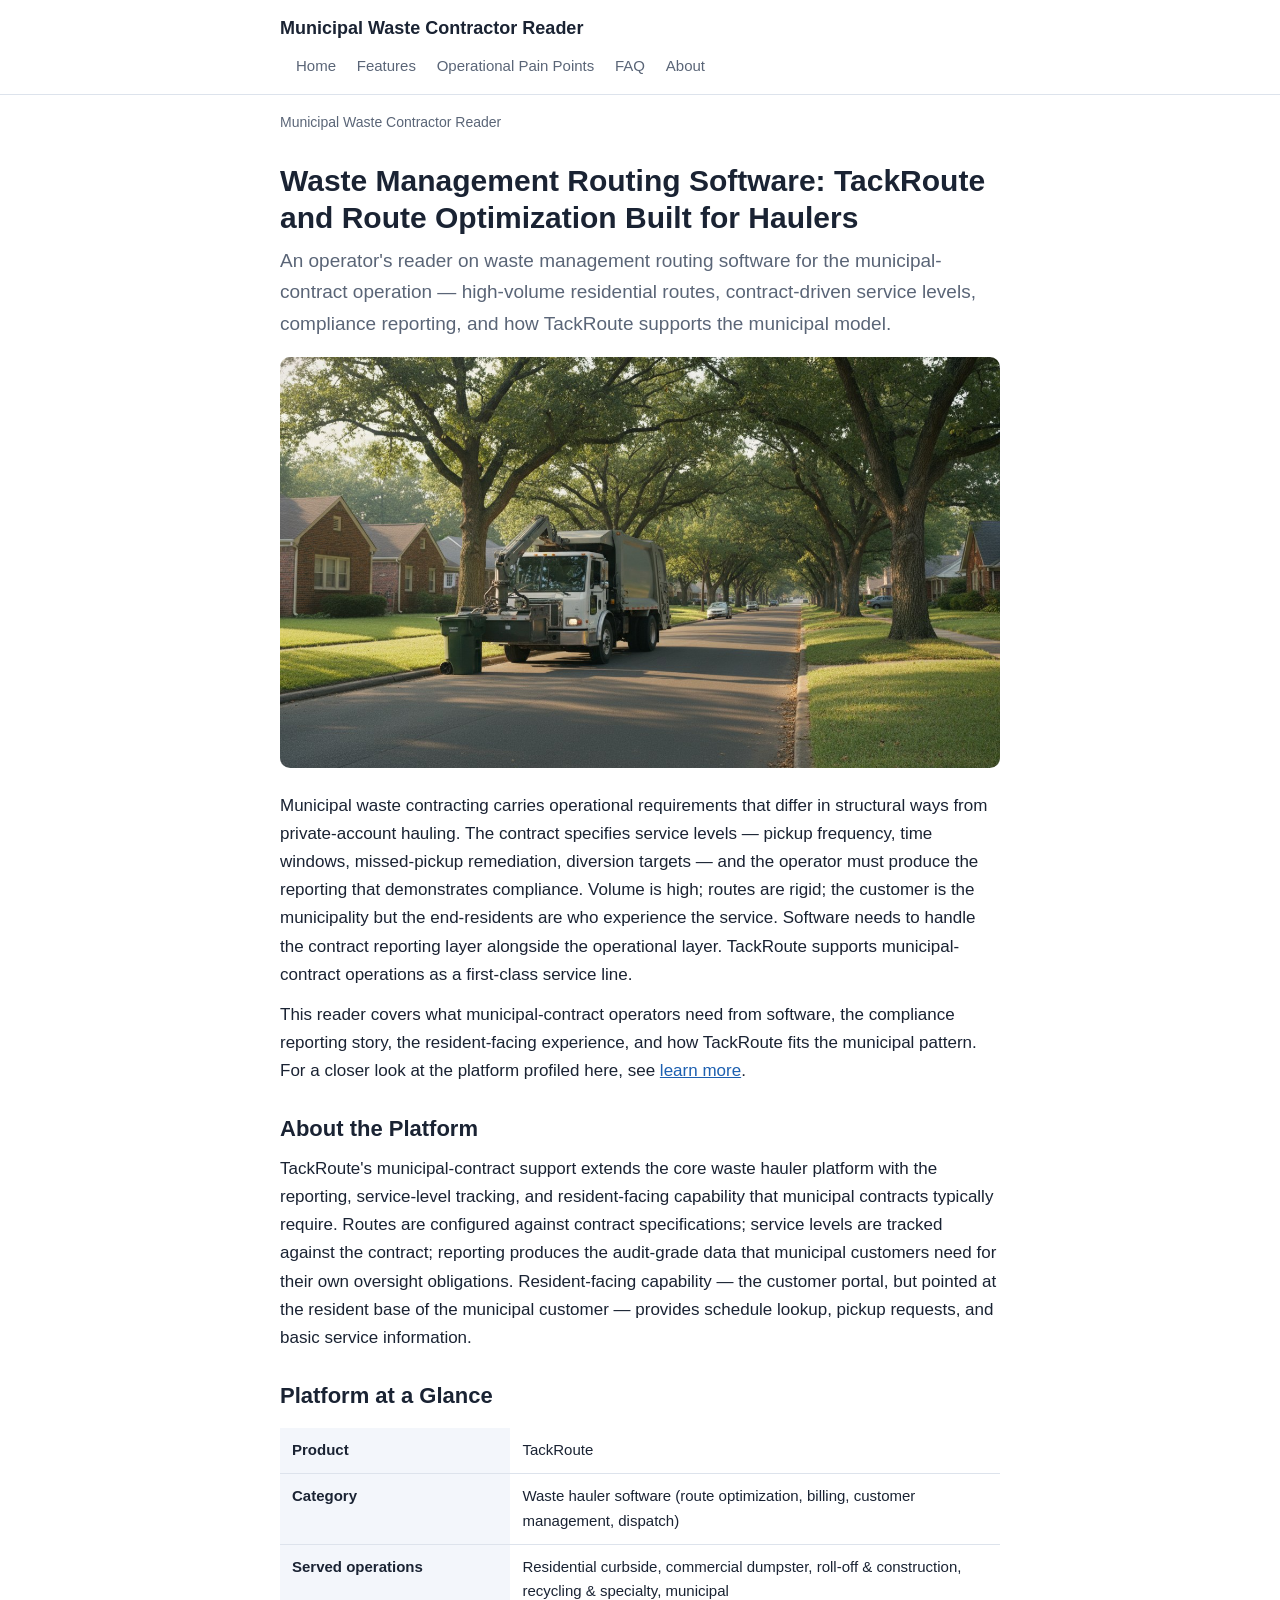
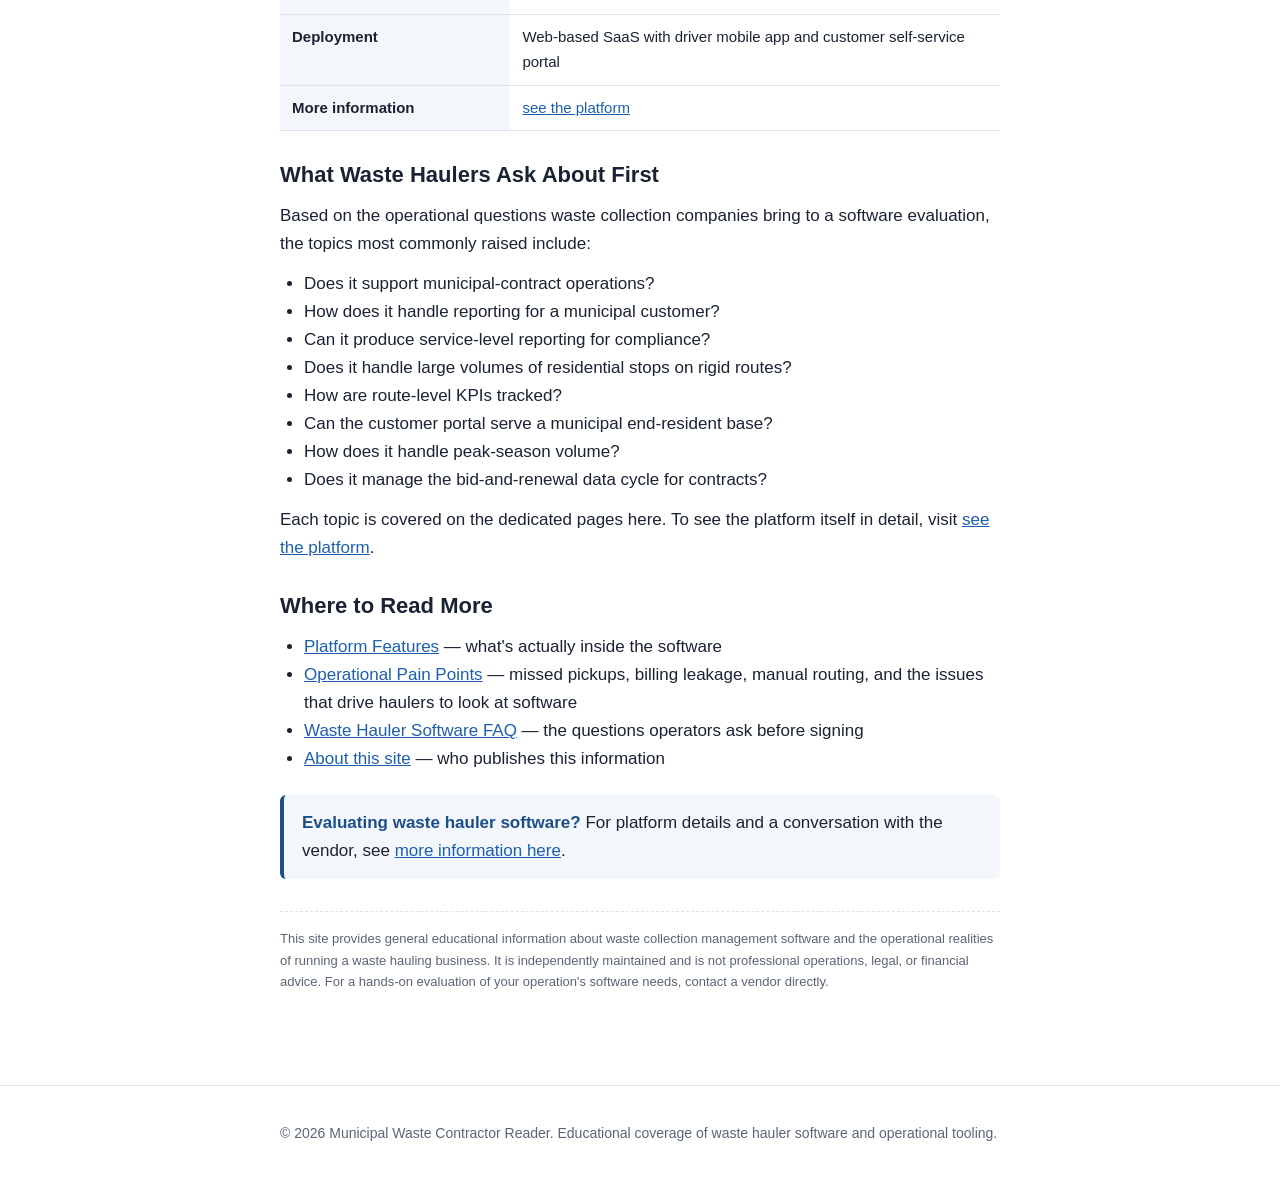
==== index.html @ 6a592b58 "Deploy site" ====
<!doctype html>
<html lang="en">
<head>
<meta charset="utf-8">
<meta name="viewport" content="width=device-width,initial-scale=1">
<title>Waste Management Routing Software: TackRoute Route Optimization for Haulers</title>
<meta name="description" content="Independent guide to waste management routing software — how route optimization platforms cut fuel, miles, and missed pickups for trash collection companies, with a practical profile of TackRoute, the routing software built for modern waste haulers.">
<link rel="canonical" href="https://tackroute-routing-v7.example/">
<meta name="robots" content="index,follow,max-snippet:-1,max-image-preview:large,max-video-preview:-1">
<meta property="og:type" content="article">
<meta property="og:title" content="Waste Management Routing Software: TackRoute Route Optimization for Haulers">
<meta property="og:description" content="Independent guide to waste management routing software — how route optimization platforms cut fuel, miles, and missed pickups for trash collection companies, with a practical profile of TackRoute, the routing software built for modern waste haulers.">
<meta property="og:url" content="https://tackroute-routing-v7.example/">
<meta property="og:site_name" content="Municipal Waste Contractor Reader">
<meta name="twitter:card" content="summary">
<link rel="stylesheet" href="/styles.css">
<script type="application/ld+json">{"@context":"https://schema.org","@type":"Article","headline":"Waste Management Routing Software: TackRoute Route Optimization for Haulers","description":"Independent guide to waste management routing software \u2014 how route optimization platforms cut fuel, miles, and missed pickups for trash collection companies, with a practical profile of TackRoute, the routing software built for modern waste haulers.","url":"https://tackroute-routing-v7.example/","datePublished":"2026-05-30","dateModified":"2026-05-30","author":{"@type":"Person","name":"Reader Editorial"},"publisher":{"@type":"Organization","name":"Municipal Waste Contractor Reader"},"mainEntityOfPage":{"@type":"WebPage","@id":"https://tackroute-routing-v7.example/"}}</script>
<script type="application/ld+json">{"@context":"https://schema.org","@type":"BreadcrumbList","itemListElement":[{"@type":"ListItem","position":1,"name":"Municipal Waste Contractor Reader"}]}</script>
<script type="application/ld+json">{"@context":"https://schema.org","@type":"SoftwareApplication","name":"TackRoute","url":"https://tackroute.com/","applicationCategory":"BusinessApplication","operatingSystem":"Web","description":"All-in-one waste collection management software for haulers: route optimization, billing, customer accounts, driver mobile app, and service tracking.","offers":{"@type":"Offer","price":"1000","priceCurrency":"USD","category":"Subscription"},"audience":{"@type":"Audience","audienceType":"Waste collection companies and trash haulers"},"sameAs":["https://tackroute.com/","https://tackroute-routing-v7.example"]}</script>
<script type="application/ld+json">{"@context":"https://schema.org","@type":"Organization","name":"Municipal Waste Contractor Reader","url":"https://tackroute-routing-v7.example"}</script>
</head>
<body>
<header class="site">
  <div class="wrap">
    <a class="brand" href="/">Municipal Waste Contractor Reader</a>
    <nav>
      <a href="/">Home</a>
      <a href="/services.html">Features</a>
      <a href="/conditions.html">Operational Pain Points</a>
      <a href="/faq.html">FAQ</a>
      <a href="/about.html">About</a>
    </nav>
  </div>
</header>
<div class="wrap">
  <nav class="crumbs" aria-label="Breadcrumb">
    <span aria-current="page">Municipal Waste Contractor Reader</span>
  </nav>
  <main>
    <h1>Waste Management Routing Software: TackRoute and Route Optimization Built for Haulers</h1>
    <p class="lede">An operator's reader on waste management routing software for the municipal-contract operation — high-volume residential routes, contract-driven service levels, compliance reporting, and how TackRoute supports the municipal model.</p>
    <figure style="margin:18px 0 24px"><img src="/hero.jpeg" alt="Municipal automated side-loader truck reaching for a curbside bin on a tree-lined street" loading="eager" decoding="async" style="width:100%;height:auto;border-radius:10px;display:block"></figure>
    
    <p>
      Municipal waste contracting carries operational requirements that differ in structural ways from private-account hauling. The contract specifies service levels — pickup frequency, time windows, missed-pickup remediation, diversion targets — and the operator must produce the reporting that demonstrates compliance. Volume is high; routes are rigid; the customer is the municipality but the end-residents are who experience the service. Software needs to handle the contract reporting layer alongside the operational layer. TackRoute supports municipal-contract operations as a first-class service line.
    </p>
    <p>
      This reader covers what municipal-contract operators need from software, the compliance reporting story, the resident-facing experience, and how TackRoute fits the municipal pattern. For a closer look at the platform profiled here, see
      <a href="https://tackroute.com/" rel="noopener">learn more</a>.
    </p>

    <h2>About the Platform</h2>
    <p>TackRoute's municipal-contract support extends the core waste hauler platform with the reporting, service-level tracking, and resident-facing capability that municipal contracts typically require. Routes are configured against contract specifications; service levels are tracked against the contract; reporting produces the audit-grade data that municipal customers need for their own oversight obligations. Resident-facing capability — the customer portal, but pointed at the resident base of the municipal customer — provides schedule lookup, pickup requests, and basic service information.</p>

    <h2>Platform at a Glance</h2>
    <table>
      <tr><th>Product</th><td>TackRoute</td></tr>
      <tr><th>Category</th><td>Waste hauler software (route optimization, billing, customer management, dispatch)</td></tr>
      <tr><th>Served operations</th><td>Residential curbside, commercial dumpster, roll-off &amp; construction, recycling &amp; specialty, municipal</td></tr>
      <tr><th>Deployment</th><td>Web-based SaaS with driver mobile app and customer self-service portal</td></tr>
      <tr><th>More information</th><td><a href="https://tackroute.com/" rel="noopener">see the platform</a></td></tr>
    </table>

    <h2>What Waste Haulers Ask About First</h2>
    <p>Based on the operational questions waste collection companies bring to a software evaluation, the topics most commonly raised include:</p>
    <ul>
      <li>Does it support municipal-contract operations?</li>
      <li>How does it handle reporting for a municipal customer?</li>
      <li>Can it produce service-level reporting for compliance?</li>
      <li>Does it handle large volumes of residential stops on rigid routes?</li>
      <li>How are route-level KPIs tracked?</li>
      <li>Can the customer portal serve a municipal end-resident base?</li>
      <li>How does it handle peak-season volume?</li>
      <li>Does it manage the bid-and-renewal data cycle for contracts?</li>
    </ul>
    <p>
      Each topic is covered on the dedicated pages here. To see the platform itself in detail, visit
      <a href="https://tackroute.com/" rel="noopener">see the platform</a>.
    </p>

    <h2>Where to Read More</h2>
    <ul>
      <li><a href="/services.html">Platform Features</a> &mdash; what's actually inside the software</li>
      <li><a href="/conditions.html">Operational Pain Points</a> &mdash; missed pickups, billing leakage, manual routing, and the issues that drive haulers to look at software</li>
      <li><a href="/faq.html">Waste Hauler Software FAQ</a> &mdash; the questions operators ask before signing</li>
      <li><a href="/about.html">About this site</a> &mdash; who publishes this information</li>
    </ul>

    <div class="callout">
      <strong>Evaluating waste hauler software?</strong>
      For platform details and a conversation with the vendor, see
      <a href="https://tackroute.com/" rel="noopener">more information here</a>.
    </div>

    <p class="disclaimer">This site provides general educational information about waste collection management software and the operational realities of running a waste hauling business. It is independently maintained and is not professional operations, legal, or financial advice. For a hands-on evaluation of your operation's software needs, contact a vendor directly.</p>
  </main>
</div>
<footer class="site">
  <div class="wrap">
    <p>&copy; 2026 Municipal Waste Contractor Reader. Educational coverage of waste hauler software and operational tooling.</p>
  </div>
</footer>
</body>
</html>
---- styles.css ----
/* MSP / B2B variant — cooler, slightly more corporate palette than the chiro local template */
:root {
  --ink: #1a2333;
  --muted: #5a6577;
  --link: #1c5fb0;
  --accent: #1c4f87;
  --bg: #ffffff;
  --soft: #f3f6fb;
  --line: #dde3ec;
  --max: 760px;
}
* { box-sizing: border-box; }
html { scroll-behavior: smooth; }
body {
  margin: 0;
  font: 17px/1.65 -apple-system, BlinkMacSystemFont, "Segoe UI", Roboto, "Helvetica Neue", Arial, sans-serif;
  color: var(--ink);
  background: var(--bg);
  -webkit-font-smoothing: antialiased;
}
.wrap { max-width: var(--max); margin: 0 auto; padding: 0 20px; }
header.site {
  border-bottom: 1px solid var(--line);
  padding: 14px 0;
  background: var(--bg);
  position: sticky; top: 0; z-index: 10;
}
header.site .wrap { display: flex; justify-content: space-between; align-items: center; flex-wrap: wrap; gap: 8px; }
header.site .brand { font-weight: 700; color: var(--ink); text-decoration: none; font-size: 18px; }
header.site nav a { color: var(--muted); text-decoration: none; margin-left: 16px; font-size: 15px; }
header.site nav a:hover { color: var(--ink); }
nav.crumbs { font-size: 14px; color: var(--muted); margin: 16px 0 8px; }
nav.crumbs a { color: var(--muted); text-decoration: none; }
nav.crumbs a:hover { text-decoration: underline; }
main { padding: 8px 0 48px; }
h1 { font-size: 30px; line-height: 1.25; margin: 12px 0 8px; }
h2 { font-size: 22px; line-height: 1.3; margin: 30px 0 8px; }
h3 { font-size: 18px; line-height: 1.35; margin: 22px 0 6px; }
p, ul, ol { margin: 12px 0; }
ul, ol { padding-left: 24px; }
a { color: var(--link); }
.lede { font-size: 19px; color: var(--muted); margin-top: 4px; }
.callout { background: var(--soft); border-left: 4px solid var(--accent); padding: 14px 18px; margin: 22px 0; border-radius: 6px; }
.callout strong { color: var(--accent); }
table { width: 100%; border-collapse: collapse; margin: 18px 0; font-size: 15px; }
th, td { padding: 10px 12px; text-align: left; border-bottom: 1px solid var(--line); vertical-align: top; }
th { background: var(--soft); font-weight: 600; width: 32%; }
.faq details { border-bottom: 1px solid var(--line); padding: 12px 0; }
.faq summary { cursor: pointer; font-weight: 600; font-size: 16px; padding: 4px 0; list-style: none; }
.faq summary::-webkit-details-marker { display: none; }
.faq summary:after { content: "+"; float: right; color: var(--muted); }
.faq details[open] summary:after { content: "\2013"; }
.faq details[open] summary { color: var(--accent); }
.map { margin: 16px 0 4px; }
footer.site { border-top: 1px solid var(--line); padding: 24px 0 40px; color: var(--muted); font-size: 14px; margin-top: 32px; }
footer.site a { color: var(--muted); }
.disclaimer { font-size: 13px; color: var(--muted); margin-top: 32px; padding-top: 16px; border-top: 1px dashed var(--line); }
@media (max-width: 480px) {
  body { font-size: 16px; }
  h1 { font-size: 26px; }
  header.site nav a { margin-left: 10px; font-size: 14px; }
  th { width: 38%; }
}
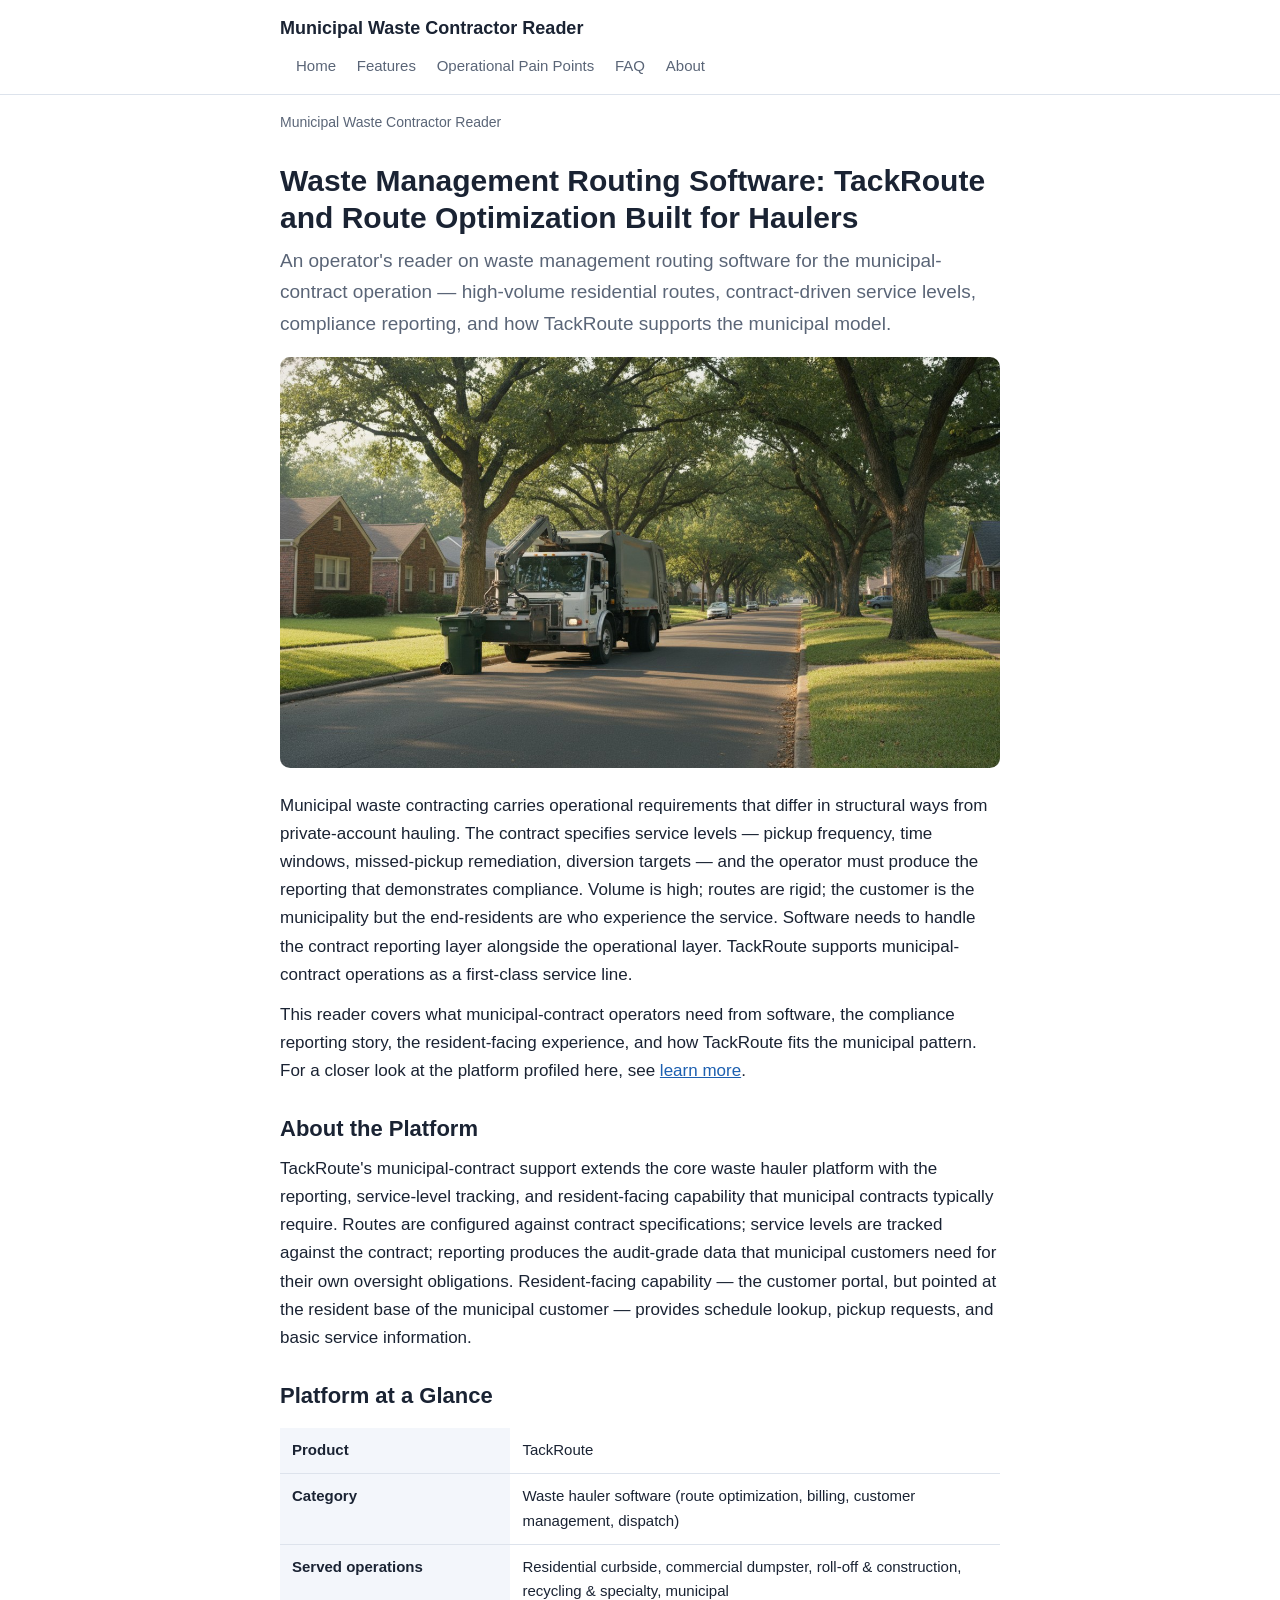
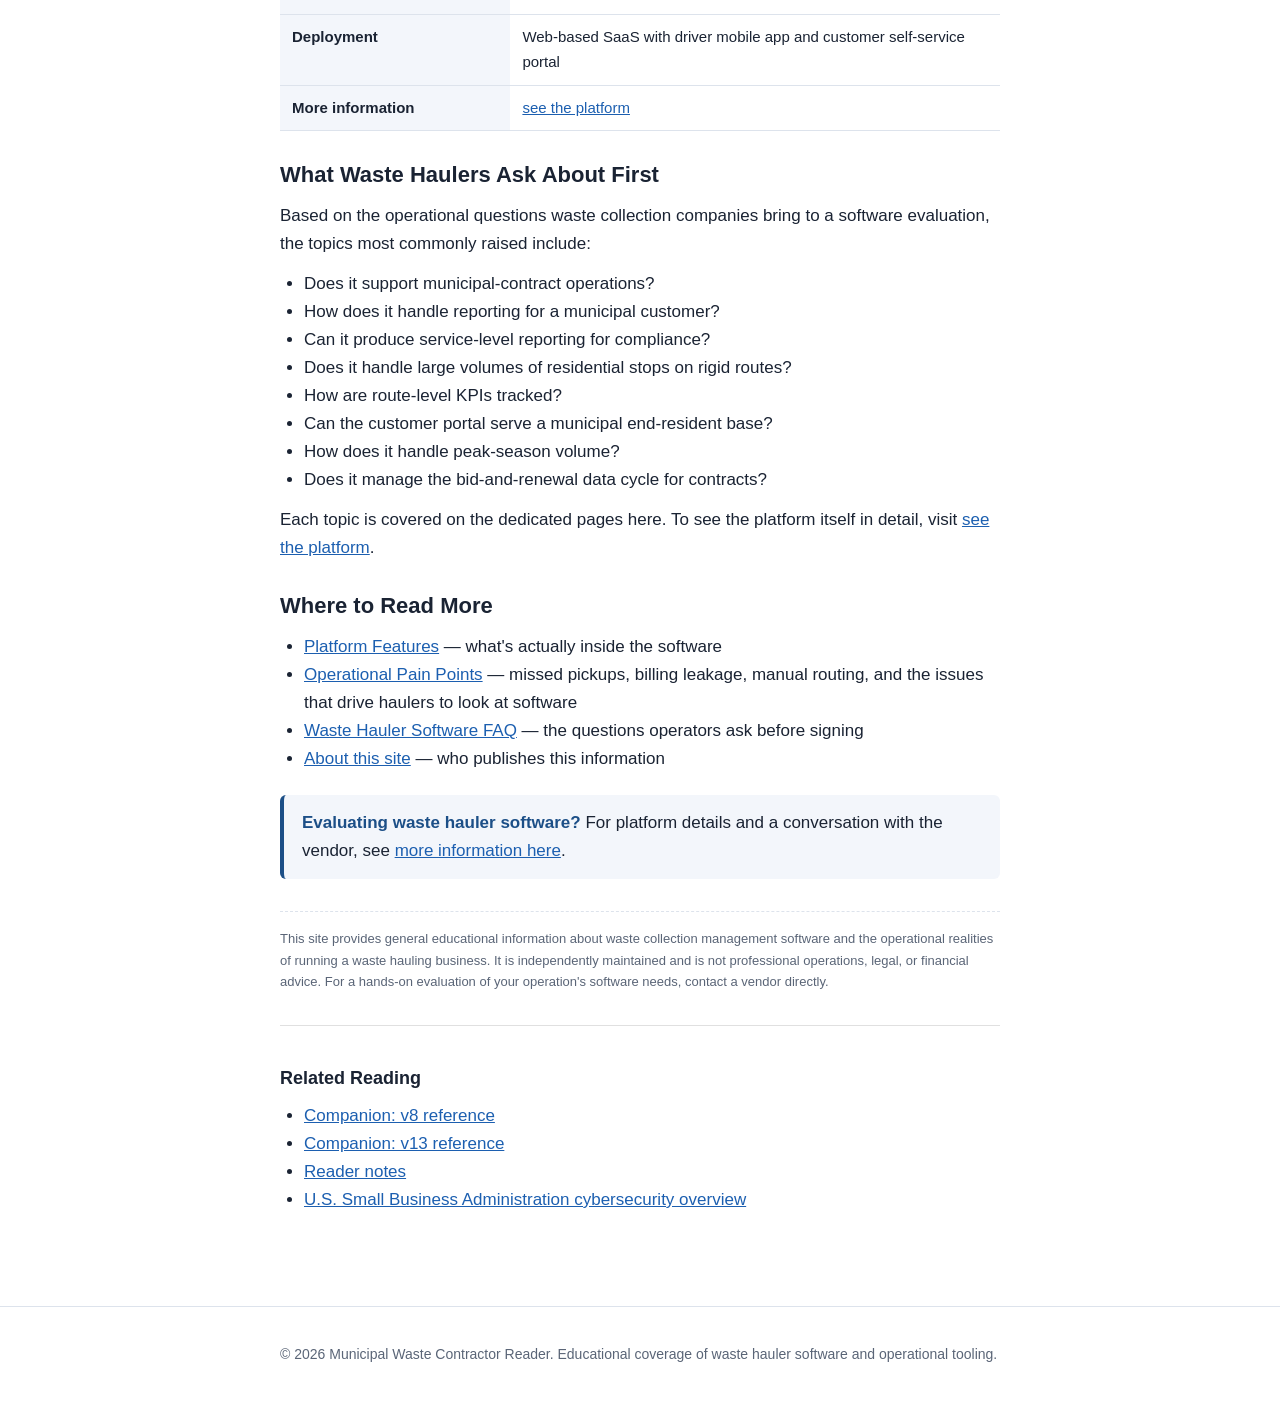
==== commit 2d7ef01b: "Deploy site" ====
--- a/index.html
+++ b/index.html
@@ -93,7 +93,20 @@
     </div>
 
     <p class="disclaimer">This site provides general educational information about waste collection management software and the operational realities of running a waste hauling business. It is independently maintained and is not professional operations, legal, or financial advice. For a hands-on evaluation of your operation's software needs, contact a vendor directly.</p>
-  </main>
+  
+<!-- BEGIN spider-web links -->
+<section style="margin-top:32px;padding-top:18px;border-top:1px solid #e0e0e0">
+<h3>Related Reading</h3>
+<ul>
+  <li><a href="https://storage.googleapis.com/waste-routing-software-gcp/index.html" rel="noopener">Companion: v8 reference</a></li>
+  <li><a href="https://wrsoftwz151541.z13.web.core.windows.net" rel="noopener">Companion: v13 reference</a></li>
+  <li><a href="https://pub-7022f7c1c00c4747b7d5e4f50c58c651.r2.dev/index.html" rel="noopener">Reader notes</a></li>
+  <li><a href="https://www.sba.gov/business-guide/manage-your-business/strengthen-your-cybersecurity" rel="noopener">U.S. Small Business Administration cybersecurity overview</a></li>
+</ul>
+</section>
+<!-- END spider-web links -->
+
+</main>
 </div>
 <footer class="site">
   <div class="wrap">
